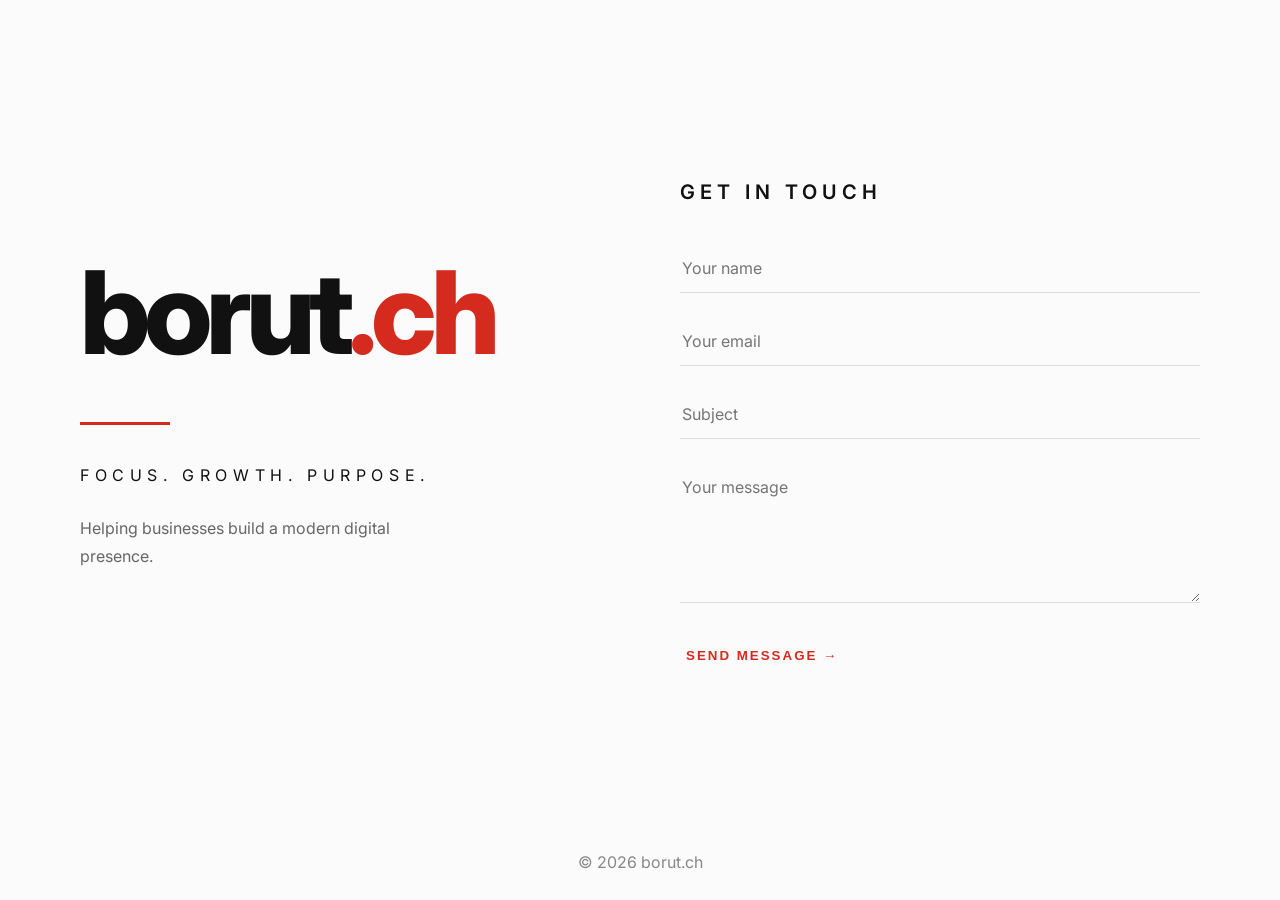
==== index.html @ b82729aa "Add files via upload" ====
<!doctype html>
<html lang="en">
<head>
<meta charset="utf-8">
<meta name="viewport" content="width=device-width,initial-scale=1">
<title>borut.ch</title>
<link rel="preconnect" href="https://fonts.googleapis.com">
<link rel="preconnect" href="https://fonts.gstatic.com" crossorigin>
<link href="https://fonts.googleapis.com/css2?family=Inter:wght@300;400;600;800&display=swap" rel="stylesheet">
<link rel="stylesheet" href="style.css">
</head>
<body>
<main class="container">
<section class="brand">
<h1>borut<span>.ch</span></h1>
<div class="accent"></div>
<p class="tag">FOCUS. GROWTH. PURPOSE.</p>
<p class="lead">Helping businesses build a modern digital presence.</p>
</section>
<section class="contact">
<h2>GET IN TOUCH</h2>
<form>
<input placeholder="Your name">
<input type="email" placeholder="Your email">
<input placeholder="Subject">
<textarea placeholder="Your message"></textarea>
<button type="button">SEND MESSAGE →</button>
</form>
</section>
</main>
<footer>© 2026 borut.ch</footer>
</body>
</html>
---- style.css ----
:root{--red:#d52b1e;--bg:#fbfbfb;--text:#111;--line:#ddd}
*{box-sizing:border-box}body{margin:0;background:var(--bg);font-family:Inter,sans-serif;color:var(--text)}
.container{min-height:92vh;display:grid;grid-template-columns:1fr 1fr;gap:80px;max-width:1200px;margin:auto;padding:70px 40px;align-items:center}
.brand h1{font-size:clamp(64px,9vw,120px);margin:0;font-weight:800;letter-spacing:-.05em}
.brand span{color:var(--red)}
.accent{width:90px;height:3px;background:var(--red);margin:40px 0}
.tag{letter-spacing:.35em}
.lead{max-width:380px;color:#666;line-height:1.7;margin-top:30px}
h2{font-size:20px;letter-spacing:.25em;font-weight:600;margin-bottom:40px}
form{display:flex;flex-direction:column;gap:24px}
input,textarea{border:none;border-bottom:1px solid var(--line);background:transparent;padding:14px 2px;font:inherit}
textarea{min-height:140px;resize:vertical}
button{margin-top:20px;border:none;background:none;color:var(--red);font-weight:700;letter-spacing:.15em;text-align:left;cursor:pointer}
footer{text-align:center;color:#888;padding:24px}
@media(max-width:850px){.container{grid-template-columns:1fr;gap:50px;padding:40px 24px}.brand h1{text-align:center}.accent{margin:30px auto}.tag,.lead{text-align:center}.lead{margin-left:auto;margin-right:auto}}
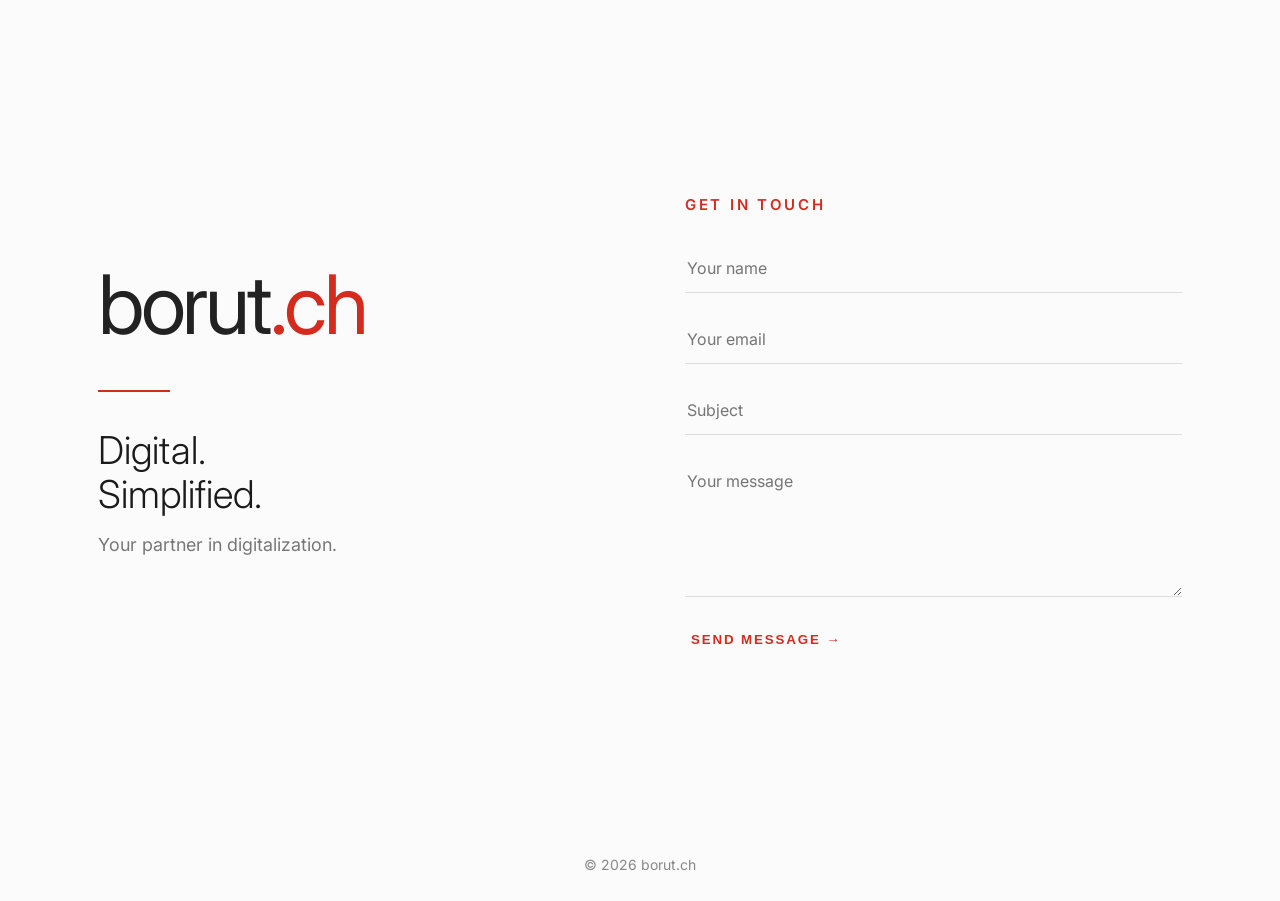
==== commit 7f86872c: "Add files via upload" ====
--- a/index.html
+++ b/index.html
@@ -1,33 +1,39 @@
-<!doctype html>
+<!DOCTYPE html>
 <html lang="en">
 <head>
-<meta charset="utf-8">
-<meta name="viewport" content="width=device-width,initial-scale=1">
+<meta charset="UTF-8">
+<meta name="viewport" content="width=device-width, initial-scale=1.0">
 <title>borut.ch</title>
 <link rel="preconnect" href="https://fonts.googleapis.com">
 <link rel="preconnect" href="https://fonts.gstatic.com" crossorigin>
-<link href="https://fonts.googleapis.com/css2?family=Inter:wght@300;400;600;800&display=swap" rel="stylesheet">
+<link href="https://fonts.googleapis.com/css2?family=Inter:wght@300;400;500;600&display=swap" rel="stylesheet">
 <link rel="stylesheet" href="style.css">
 </head>
 <body>
-<main class="container">
-<section class="brand">
-<h1>borut<span>.ch</span></h1>
-<div class="accent"></div>
-<p class="tag">FOCUS. GROWTH. PURPOSE.</p>
-<p class="lead">Helping businesses build a modern digital presence.</p>
-</section>
-<section class="contact">
-<h2>GET IN TOUCH</h2>
-<form>
-<input placeholder="Your name">
-<input type="email" placeholder="Your email">
-<input placeholder="Subject">
-<textarea placeholder="Your message"></textarea>
-<button type="button">SEND MESSAGE →</button>
-</form>
-</section>
+<main class="wrapper">
+  <section class="brand">
+    <h1><span class="name">borut</span><span class="tld">.ch</span></h1>
+    <div class="line"></div>
+
+    <h2>Digital.<br>Simplified.</h2>
+
+    <p class="subtitle">Your partner in digitalization.</p>
+  </section>
+
+  <section class="contact">
+    <h3>GET IN TOUCH</h3>
+
+    <form>
+      <input type="text" placeholder="Your name">
+      <input type="email" placeholder="Your email">
+      <input type="text" placeholder="Subject">
+      <textarea placeholder="Your message"></textarea>
+
+      <button type="button">SEND MESSAGE →</button>
+    </form>
+  </section>
 </main>
+
 <footer>© 2026 borut.ch</footer>
 </body>
-</html>+</html>
--- a/style.css
+++ b/style.css
@@ -1,15 +1,93 @@
-:root{--red:#d52b1e;--bg:#fbfbfb;--text:#111;--line:#ddd}
-*{box-sizing:border-box}body{margin:0;background:var(--bg);font-family:Inter,sans-serif;color:var(--text)}
-.container{min-height:92vh;display:grid;grid-template-columns:1fr 1fr;gap:80px;max-width:1200px;margin:auto;padding:70px 40px;align-items:center}
-.brand h1{font-size:clamp(64px,9vw,120px);margin:0;font-weight:800;letter-spacing:-.05em}
-.brand span{color:var(--red)}
-.accent{width:90px;height:3px;background:var(--red);margin:40px 0}
-.tag{letter-spacing:.35em}
-.lead{max-width:380px;color:#666;line-height:1.7;margin-top:30px}
-h2{font-size:20px;letter-spacing:.25em;font-weight:600;margin-bottom:40px}
-form{display:flex;flex-direction:column;gap:24px}
-input,textarea{border:none;border-bottom:1px solid var(--line);background:transparent;padding:14px 2px;font:inherit}
-textarea{min-height:140px;resize:vertical}
-button{margin-top:20px;border:none;background:none;color:var(--red);font-weight:700;letter-spacing:.15em;text-align:left;cursor:pointer}
-footer{text-align:center;color:#888;padding:24px}
-@media(max-width:850px){.container{grid-template-columns:1fr;gap:50px;padding:40px 24px}.brand h1{text-align:center}.accent{margin:30px auto}.tag,.lead{text-align:center}.lead{margin-left:auto;margin-right:auto}}
+:root{
+--red:#d52b1e;
+--bg:#fbfbfb;
+--text:#1b1b1b;
+--muted:#777;
+--line:#dddddd;
+}
+*{box-sizing:border-box}
+body{
+margin:0;
+background:var(--bg);
+font-family:Inter,sans-serif;
+color:var(--text);
+}
+.wrapper{
+max-width:1180px;
+margin:auto;
+padding:80px 48px;
+min-height:92vh;
+display:grid;
+grid-template-columns:1fr 1fr;
+gap:90px;
+align-items:center;
+}
+h1{
+margin:0;
+font-size:clamp(54px,7vw,82px);
+font-weight:400;
+letter-spacing:-0.04em;
+}
+.name{color:#222;}
+.tld{color:var(--red);}
+.line{
+width:72px;
+height:2px;
+background:var(--red);
+margin:36px 0;
+}
+h2{
+font-size:clamp(30px,3vw,42px);
+font-weight:300;
+line-height:1.15;
+margin:0;
+}
+.subtitle{
+margin-top:18px;
+color:var(--muted);
+font-size:18px;
+}
+h3{
+font-size:15px;
+font-weight:600;
+letter-spacing:.18em;
+color:var(--red);
+margin-bottom:30px;
+}
+form{
+display:flex;
+flex-direction:column;
+gap:22px;
+}
+input,textarea{
+border:none;
+border-bottom:1px solid var(--line);
+background:transparent;
+padding:14px 2px;
+font:inherit;
+outline:none;
+}
+textarea{min-height:140px;resize:vertical;}
+button{
+margin-top:12px;
+align-self:flex-start;
+border:none;
+background:none;
+color:var(--red);
+font-weight:600;
+letter-spacing:.14em;
+cursor:pointer;
+}
+footer{
+padding:28px;
+text-align:center;
+color:#888;
+font-size:14px;
+}
+@media(max-width:850px){
+.wrapper{
+grid-template-columns:1fr;
+gap:56px;
+padding:48px 24px;
+}
+}
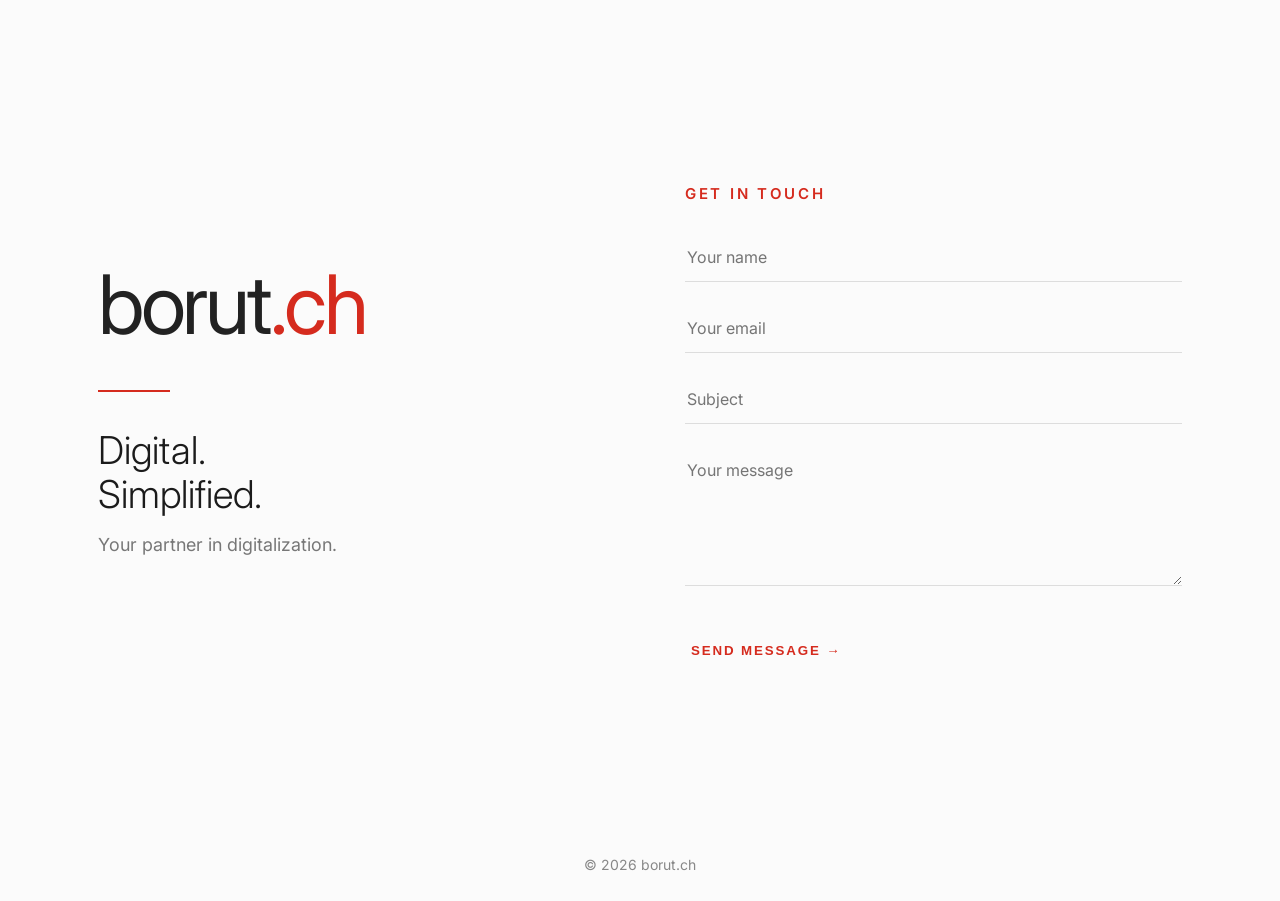
==== commit dc7a4ff9: "feat: add Cloudflare Turnstile protection" ====
--- a/index.html
+++ b/index.html
@@ -1,6 +1,7 @@
 <!DOCTYPE html>
 <html lang="en">
 <head>
+    <script src="https://challenges.cloudflare.com/turnstile/v0/api.js" async defer></script>
 <meta charset="UTF-8">
 <meta name="viewport" content="width=device-width, initial-scale=1.0">
 <title>borut.ch</title>
@@ -9,6 +10,7 @@
 <link href="https://fonts.googleapis.com/css2?family=Inter:wght@300;400;500;600&display=swap" rel="stylesheet">
 <link rel="stylesheet" href="style.css">
 </head>
+
 <body>
 <main class="wrapper">
   <section class="brand">
@@ -23,17 +25,45 @@
   <section class="contact">
     <h3>GET IN TOUCH</h3>
 
-    <form>
-      <input type="text" placeholder="Your name">
-      <input type="email" placeholder="Your email">
-      <input type="text" placeholder="Subject">
-      <textarea placeholder="Your message"></textarea>
+    <form id="contactForm">
 
-      <button type="button">SEND MESSAGE →</button>
-    </form>
+    <input
+        type="text"
+        name="name"
+        placeholder="Your name"
+        required>
+
+    <input
+        type="email"
+        name="email"
+        placeholder="Your email"
+        required>
+
+    <input
+        type="text"
+        name="subject"
+        placeholder="Subject"
+        required>
+
+    <textarea
+        name="message"
+        placeholder="Your message"
+        required></textarea>
+<div
+  class="cf-turnstile"
+  data-sitekey="0x4AAAAAAEExY8E-2u6qaQJo">
+</div>
+   <button type="submit">
+    SEND MESSAGE →
+</button>
+
+<div id="form-message" class="form-message"></div>
+
+</form>
   </section>
 </main>
 
 <footer>© 2026 borut.ch</footer>
+<script src="script.js"></script>
 </body>
 </html>
--- a/style.css
+++ b/style.css
@@ -91,3 +91,39 @@
 padding:48px 24px;
 }
 }
+
+.form-message {
+    margin-top: 20px;
+    padding: 14px 18px;
+    border-radius: 8px;
+    font-size: 14px;
+    line-height: 1.5;
+    display: none;
+    animation: fadeIn 0.3s ease;
+}
+
+.form-message.success {
+    display: block;
+    background: rgba(30, 215, 96, 0.08);
+    border: 1px solid rgba(30, 215, 96, 0.25);
+    color: #1ed760;
+}
+
+.form-message.error {
+    display: block;
+    background: rgba(255, 77, 77, 0.08);
+    border: 1px solid rgba(255, 77, 77, 0.25);
+    color: #ff4d4d;
+}
+
+@keyframes fadeIn {
+    from {
+        opacity: 0;
+        transform: translateY(8px);
+    }
+
+    to {
+        opacity: 1;
+        transform: translateY(0);
+    }
+}
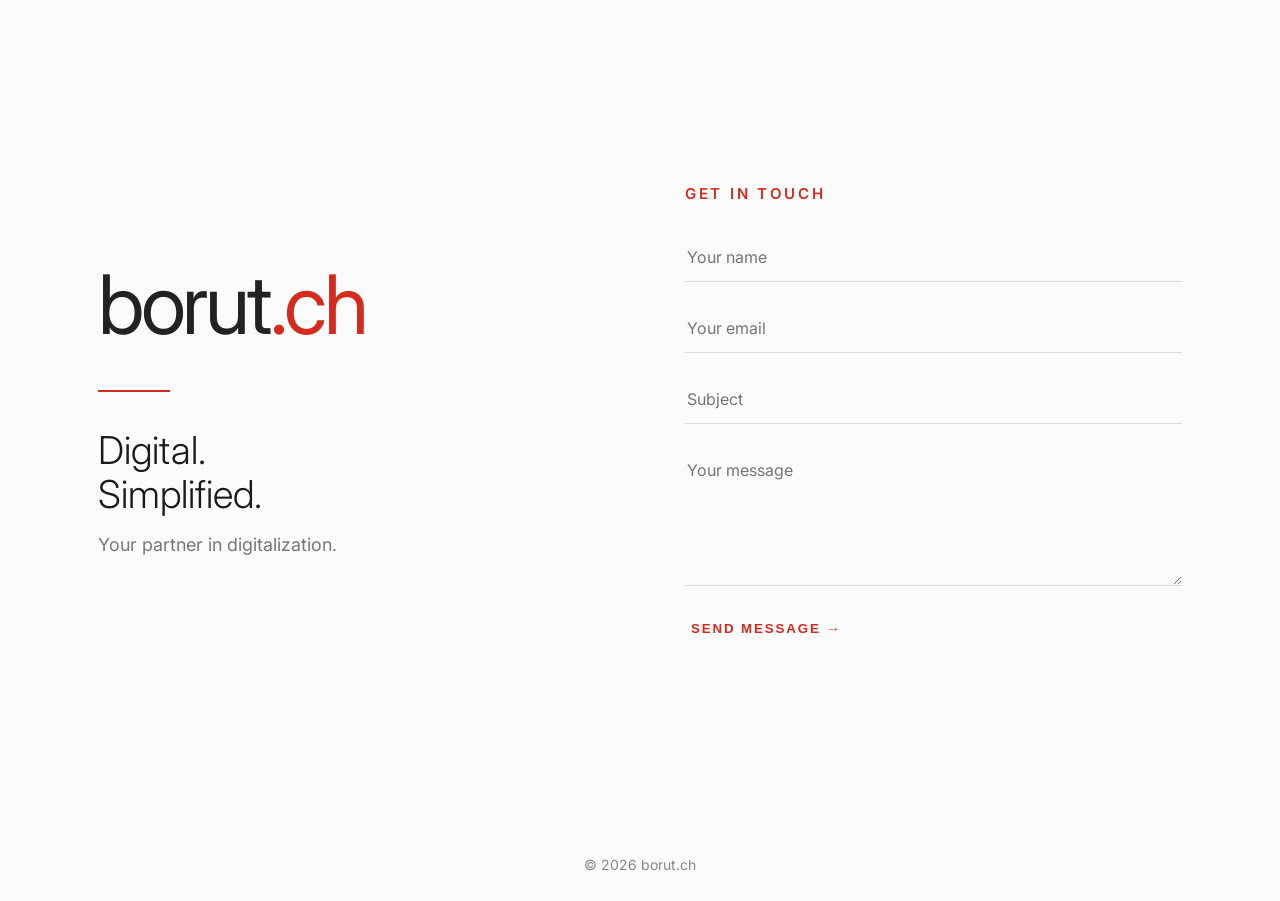
==== commit 84f23d1d: "turnstile location change" ====
--- a/index.html
+++ b/index.html
@@ -49,14 +49,14 @@
         name="message"
         placeholder="Your message"
         required></textarea>
+
+   <button type="submit">
+    SEND MESSAGE →
+</button>
 <div
   class="cf-turnstile"
   data-sitekey="0x4AAAAAAEExY8E-2u6qaQJo">
 </div>
-   <button type="submit">
-    SEND MESSAGE →
-</button>
-
 <div id="form-message" class="form-message"></div>
 
 </form>
